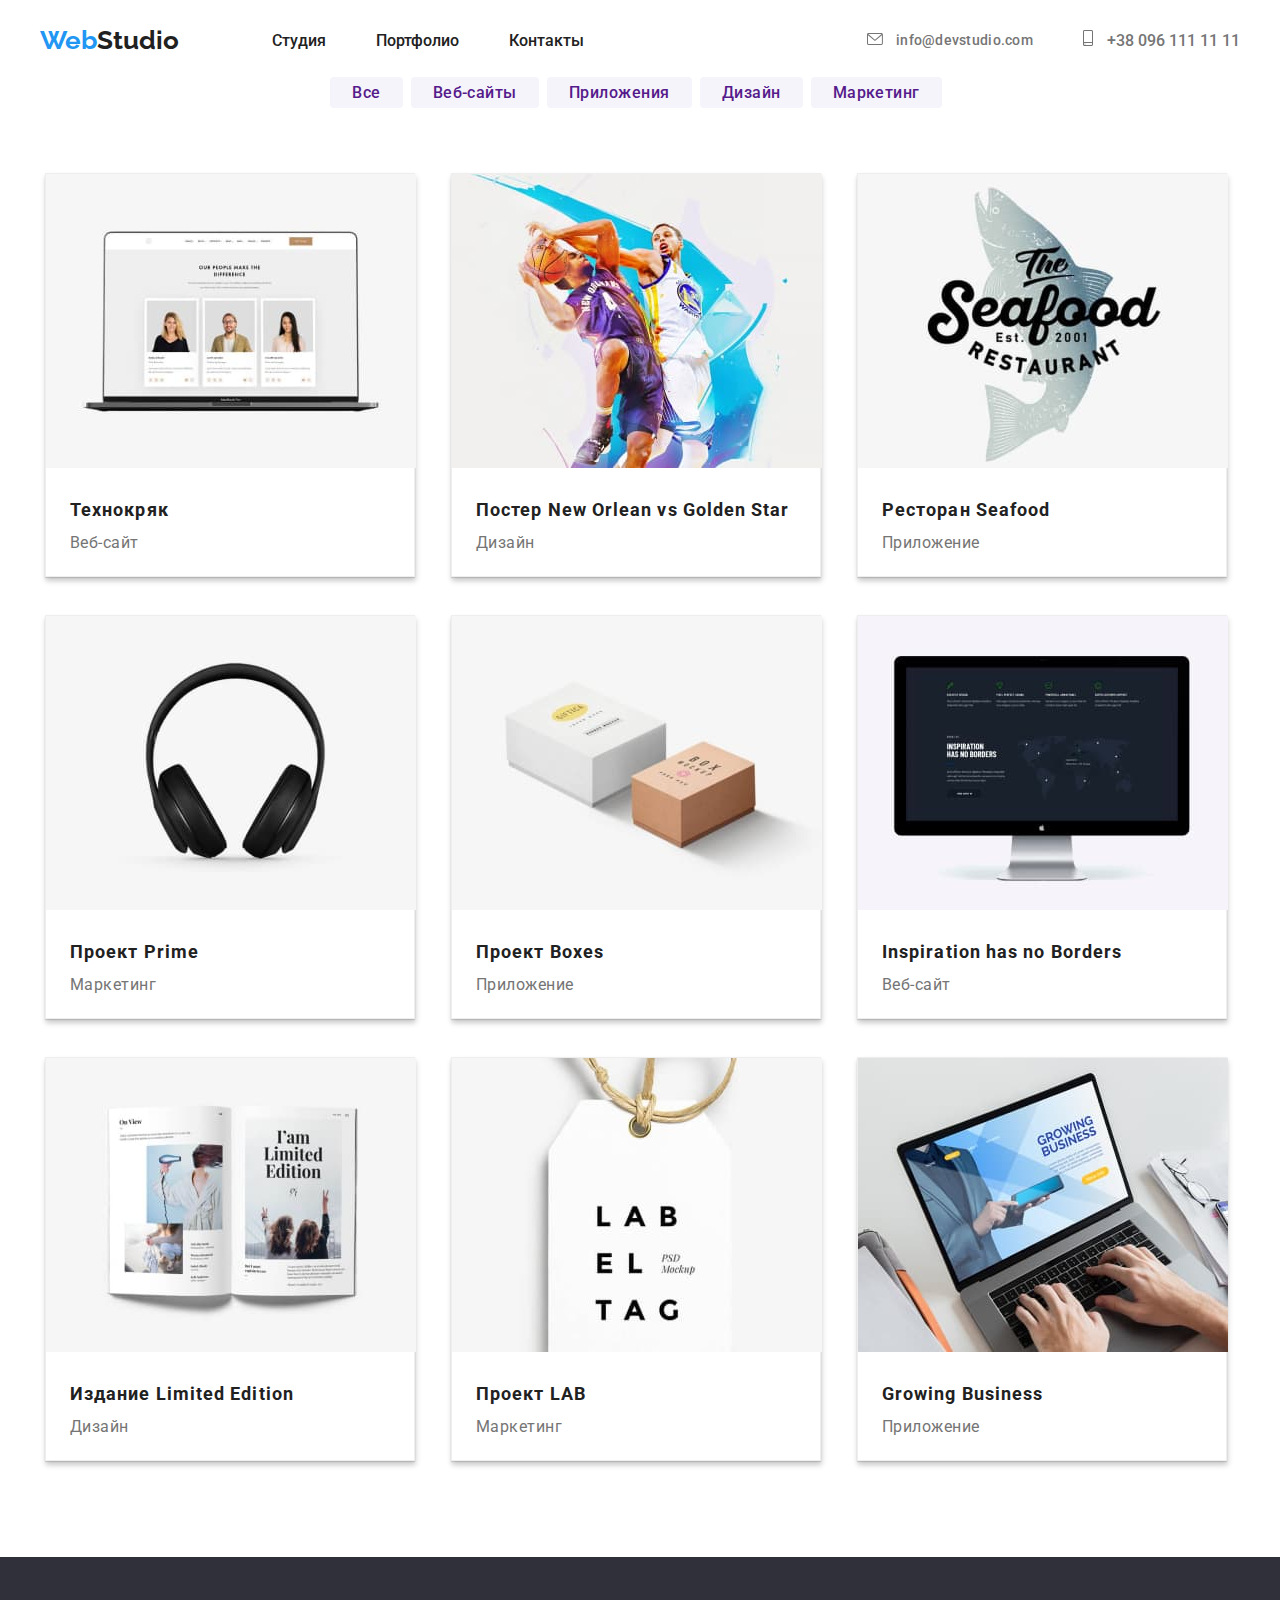
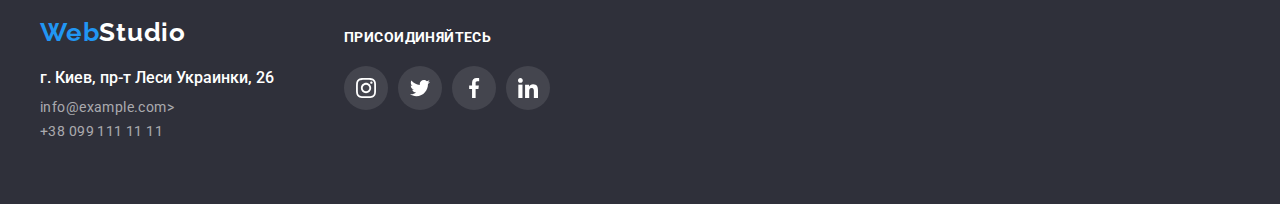
==== portfolio.html @ cb3070b5 "Final-lesson4" ====
<!DOCTYPE html>
<html lang="en">

<head>
    <meta charset="utf-8">
    <link rel="preconnect" href="https://fonts.googleapis.com">
    <link rel="preconnect" href="https://fonts.gstatic.com" crossorigin>
    <link
        href="https://fonts.googleapis.com/css2?family=Oleo+Script&family=Raleway:wght@700&family=Roboto:wght@400;500;700;900&display=swap"
        rel="stylesheet">
    <link rel="stylesheet" href="css/style.css">

</head>

<body>
    <header class="head-line">
        <div class="conteiner">
            <nav class="navi">
                <a class="logo" href="index.html">
                    <spawm class="logo-color">Web</spawm>Studio
                </a>
                <ul class="site-nav">
                    <li class="item-nav"><a class="nav-link" href="">Студия</a></li>
                    <li class="item-nav"><a class="nav-link" href="">Портфолио</a></li>
                    <li class="item-nav"><a class="nav-link" href="">Контакты</a></li>
                </ul>

                <ul class="contacts">
                    <li class="item-cont">
                        <a class="itemmail" href="">
                            <svg class="icon-head1">
                                <use href="./img/sprite.svg#envelope"></use>
                            </svg>
                            info@devstudio.com
                        </a>
                    </li>
                    <li class="item-cont">
                        <a class="itemsmart" href="">
                            <svg class="icon-head2">
                                <use href="./img/sprite.svg#smartphone"></use>
                            </svg>
                            +38 096 111 11 11
                        </a>
                    </li>
                </ul>
            </nav>
        </div>
    </header>
    <div class="conteiner">
        <section class="sec2-pfolio"> 
            <ul class="menu-pfolio">
                <li class="nav-pfolio"><a href="" class="navlink-pfolio">Все</a></li>
                <li class="nav-pfolio"><a href="" class="navlink-pfolio">Веб-сайты</a></li>
                <li class="nav-pfolio"><a href="" class="navlink-pfolio">Приложения</a></li>
                <li class="nav-pfolio"><a href="" class="navlink-pfolio">Дизайн</a></li>
                <li class="nav-pfolio"><a href="" class="navlink-pfolio">Маркетинг</a></li>
            </ul>
            <table class="content-pfolio">
                <tr class="line-table">
                <td class="content-block-pfolio">
                    <a href="" class="content-link-pfolio">
                        <img src="./img/pfolion-1.jpg" alt="">
                        <div class="content-text">
                         <p class="content-text1-pfolio">Технокряк</p>
                         <p class="content-text2-pfolio">Веб-сайт</p>
                        </div> 
                    </a>
                </td>
                <td class="content-block-pfolio">
                    <a href="" class="content-link-pfolio">
                        <img src="./img/pfolion-2.jpg" alt="">
                        <div class="content-text">
                            <p class="content-text1-pfolio">Постер New Orlean vs Golden Star</p>
                            <p class="content-text2-pfolio">Дизайн</p>
                        </div>
                    </a>
                </td>
                <td class="content-block-pfolio">
                    <a href="" class="content-link-pfolio">
                        <img src="./img/pfolion-3.jpg" alt="">
                        <div class="content-text">
                            <p class="content-text1-pfolio">Ресторан Seafood</p>
                            <p class="content-text2-pfolio">Приложение</p>
                        </div>
                    </a>
                </td>
                </tr>
                <tr class="line-table">
                <td class="content-block-pfolio">
                    <a href="" class="content-link-pfolio">
                        <img src="./img/pfolion-4.jpg" alt="">
                        <div class="content-text">
                            <p class="content-text1-pfolio">Проект Prime</p>
                            <p class="content-text2-pfolio">Маркетинг</p>
                        </div>
                    </a>
                </td>
                <td class="content-block-pfolio">
                    <a href="" class="content-link-pfolio">
                        <img src="./img/pfolion-5.jpg" alt="">
                        <div class="content-text">
                            <p class="content-text1-pfolio">Проект Boxes</p>
                            <p class="content-text2-pfolio">Приложение</p>
                        </div>
                    </a>
                </td>
                <td class="content-block-pfolio">
                    <a href="" class="content-link-pfolio">
                        <img src="./img/pfolion-6.jpg" alt="">
                        <div class="content-text">
                            <p class="content-text1-pfolio">Inspiration has no Borders</p>
                            <p class="content-text2-pfolio">Веб-сайт</p>
                        </div>
                    </a>
                </td>
                </tr>
                <tr class="line-table">
                <td class="content-block-pfolio">
                    <a href="" class="content-link-pfolio">
                        <img src="./img/pfolion-7.jpg" alt="">
                        <div class="content-text">
                            <p class="content-text1-pfolio">Издание Limited Edition</p>
                            <p class="content-text2-pfolio">Дизайн</p>
                        </div>
                    </a>
                </td>
                <td class="content-block-pfolio">
                    <a href="" class="content-link-pfolio">
                        <img src="./img/pfolion-8.jpg" alt="">
                        <div class="content-text">
                            <p class="content-text1-pfolio">Проект LAB</p>
                            <p class="content-text2-pfolio">Маркетинг</p>
                        </div>
                    </a>
                </td>
                <td class="content-block-pfolio">
                    <a href="" class="content-link-pfolio">
                        <img src="./img/pfolion-9.jpg" alt="">
                        <div class="content-text">
                            <p class="content-text1-pfolio">Growing Business</p>
                            <p class="content-text2-pfolio">Приложение</p>
                        </div>
                    </a>
                </td>
                </tr>
            </table>     
        </section>
    </div>
    <footer>
        <div class="conteiner">
            <div class="footer-block">
                <ul class="footer-text">
                    <li class="logo-footer"><a class="footer-link1" href="index.html">
                            <spawm class="footer-logo">Web</spawm>Studio
                        </a></li>
                    <li class="adress-foot">г. Киев, пр-т Леси Украинки, 26</li>
                    <li><a class="footer-info" href="">info@example.com></a></li>
                    <li><a class="footer-info" href="">+38 099 111 11 11</a></li>
                </ul>
                <div class="invite">
                    <p class="text-footer">ПРИСОИДИНЯЙТЕСЬ</p>
                    <ul class="soc-footer">
                        <li class="soc-item">
                            <a class="footer-link" href="">
                                <svg class="footer-icon">
                                    <use href="./img/sprite.svg#instagram"></use>
                                </svg>
                            </a>
                        </li>
                        <li class="soc-item">
                            <a class="footer-link" href="">
                                <svg class="footer-icon">
                                    <use href="./img/sprite.svg#twitter"></use>
                                </svg>
                            </a>
                        </li>
                        <li class="soc-item">
                            <a class="footer-link" href="">
                                <svg class="footer-icon">
                                    <use href="./img/sprite.svg#facebook"></use>
                                </svg>
                            </a>
                        </li>
                        <li class="soc-item">
                            <a class="footer-link" href="">
                                <svg class="footer-icon">
                                    <use href="./img/sprite.svg#linkedin"></use>
                                </svg>
                            </a>
                        </li>
                    </ul>
                </div>
            </div>
        </div>
    </footer>
</body>

</html>
---- css/style.css ----
body,
h1,
h2,
h3,
h4,
h5,
h6,
p,
ul,
ol,
li {
  margin: 0;
  padding: 0;
}
body {
  font-family: 'Roboto';
  font-weight: 500;
  font-style: normal;
}

.conteiner {
  width: 1200px;
  margin-right: auto;
  margin-left: auto;
}

a {
  text-decoration: none;
}
header a {
  color: #212121;
}
.site-nav {
  display: flex;
}
ul.site-nav {
  margin-right: auto;
}
.site-nav li {
  list-style-type: none;
  margin-right: 50px;
}
.site-nav .item:last-child {
  margin-right: 0;
}

.logo {
  font-family: 'Raleway';
  font-weight: 700;
  font-size: 26px;
  line-height: 1.17;
  margin-right: 93px;
  padding-top: 25px;
  padding-bottom: 25px;
}
.logo:hover,
.logo:focus {
  color: #2196f3;
  outline: none;
}
.logo-color {
  color: #2196f3;
}

.navi {
  display: flex;
  align-items: center;
}
.menu a {
  font-weight: 500;
  font-size: 14px;
  line-height: 1.17;
}
.nav-link:hover,
.nav-link:focus {
  color: #2196f3;
  outline: none;
}
.contacts {
  display: inline-flex;
}
.contacts li {
  list-style-type: none;
}
.itemsmart {
  color: #757575;
}
.itemmail {
  color: #757575;
  margin-right: 50px;
  font-size: 14px;
  font-weight: 500;
  line-height: 1.14;
  letter-spacing: 0.02em;
}

.icon-head1 {
  width: 16px;
  height: 12px;
  fill: #757575;
  margin-right: 10px;
}

.icon-head2 {
  width: 10px;
  height: 16px;
  fill: #757575;
  margin-right: 10px;
}

.contacts .item:last-child {
  margin-right: 0;
}

.itemmail:hover,
.itemmail:focus,
.itemmail:hover .icon-head1,
.itemmail:focus .icon-head1 {
  color: #2196f3;
  fill: #2196f3;
  outline: none;
}

.itemsmart:hover,
.itemsmart:focus,
.itemsmart:hover .icon-head2,
.itemsmart:focus .icon-head2 {
  color: #2196f3;
  fill: #2196f3;
  outline: none;
}

.bord {
  background-blend-mode: multiply;
  max-width: 1600px;
  max-height: 600px;
  background-color: rgba(47, 48, 58, 0.4);
  display: block;
  margin-left: auto;
  margin-right: auto;
  padding-bottom: 200px;
  margin-bottom: 94px;
  background-image: url('../img/Hero.jpg');
  background-position: center;
}

h1 {
  text-align: center;
  padding-top: 200px;
  padding-bottom: 20px;
}
h1 p {
  color: #ffffff;
  font-size: 44px;
  line-height: 1.36;
  font-weight: 900;
  letter-spacing: 0.06em;
  text-transform: uppercase;
}

.button1 {
  display: block;
  margin-left: auto;
  margin-right: auto;
  border-radius: 4px;
  background-color: #2196f3;
  text-align: center;
  padding: 10px 32px 10px 32px;
  color: #ffffff;
  font-size: 16px;
  line-height: 1.87;
  letter-spacing: 0.06em;
}
h2 {
  display: none;
  text-align: center;
}
.list {
  display: flex;
  list-style-type: none;
  width: 1170px;
  height: 251px;
  margin-bottom: 94px;
}
.item2:last-child {
  margin-right: 0px;
}

.li-sec2 {
  width: 270px;
  height: 251px;
  margin-right: 30px;
}

.photos li {
  display: inline-block;
  margin-right: 30px;
}

.block-sec2 {
  width: 270px;
  height: 120px;
  background-color: #f5f4fa;
  border-radius: 4px;
  margin-bottom: 30px;
}
.icon-sec2 {
  width: 70px;
  height: 70px;
  margin-left: 102px;
  margin-top: 25px;
}
.text-sec2 {
  color: #212121;
  font-weight: 700;
  font-size: 14px;
  line-height: 1.14;
  text-transform: uppercase;
  margin-bottom: 10px;
  letter-spacing: 0.03em;
}
.text2-sec2 {
  color: #757575;
  font-style: normal;
  font-weight: normal;
  font-size: 14px;
  line-height: 1.71;
  letter-spacing: 0.03em;
}
h3 {
  text-align: center;
  font-size: 34px;
  font-weight: 700;
  line-height: 1.16;
  letter-spacing: 0.03em;
  margin-bottom: 50px;
}
.photos .item:last-child {
  margin-right: 0;
}

h4 {
  text-align: center;
  margin-bottom: 50px;
  font-weight: 700;
  font-size: 36px;
  line-height: 1.16;
  letter-spacing: 0.03em;
}
.sec-3 {
  margin-bottom: 94px;
}
.person {
  display: inline-block;
  margin-right: 26px;
  background-color: white;
  box-shadow: 0px 1px 3px rgba(0, 0, 0, 0.12), 0px 1px 1px rgba(0, 0, 0, 0.14),
    0px 2px 1px rgba(0, 0, 0, 0.2);
  border-radius: 0px 0px 4px 4px;
}

.social {
  display: inline-block;
  margin-right: 10px;
}
.social:last-child {
  margin-right: 0px;
}
.media-block {
  display: block;
  border-radius: 50%;
  width: 44px;
  height: 44px;
}
.media-icon {
  margin-top: 12px;
}
.media-block:hover,
.media-block:focus,
.media-block:hover .media-icon,
.media-block:focus .media-icon {
  background-color: #2196f3;
  fill: white;
  outline: none;
}
.sec-4 {
  padding-top: 94px;
  background-color: #f5f4fa;
  padding-bottom: 94px;
}
.command .item:last-child {
  margin-right: 0;
}
.command p {
  text-align: center;
  font-weight: 500;
  font-size: 16px;
  line-height: 1.19;
  letter-spacing: 0.03em;
  color: #212121;
  margin-top: 30px;
  margin-bottom: 10px;
}
.command p:nth-child(3) {
  color: #757575;
  letter-spacing: 0.03em;
  font-size: 16px;
  line-height: 1.19;
  font-weight: normal;
  margin: 0;
  margin-bottom: 16px;
}
.command img {
  height: 260px;
}
.social-icon {
  text-align: center;
  margin-bottom: 30px;
}
.media-icon {
  width: 20px;
  height: 20px;
  fill: #afb1b8;
}

h5 {
  text-align: center;
  font-weight: bold;
  font-size: 36px;
  line-height: 1.16;
  letter-spacing: 0.03em;
  padding-top: 94px;
  margin-bottom: 50px;
}
.listpartner {
  margin-bottom: 94px;
}
.item-partner {
  display: inline-flex;
  margin-right: 30px;
}
.item-partner:last-child {
  margin-right: 0;
}

.partner-icon {
  height: 60px;
  width: 106px;
  padding-left: 32px;
  padding-top: 16px;
  fill: #afb1b8;
}
.partner-link {
  width: 170px;
  height: 92px;
  border: 1px solid #afb1b8;
  box-sizing: border-box;
  border-radius: 4px;
}
.partner-link:hover,
.partner-link:focus,
.partner-link:hover .partner-icon,
.partner-link:focus .partner-icon {
  fill: #2196f3;
  border-color: #2196f3;
  outline: none;
}
footer {
  background-color: #2f303a;
}
.footer-block {
  display: flex;
}
.footer-text {
  display: block;
  padding-top: 60px;
  padding-bottom: 60px;
}
.adress-foot {
  margin-bottom: 9px;
}
.invite {
  display: block;
  padding-top: 72px;
  padding-left: 70px;
}
.soc-footer {
  display: inline-flex;
}
.soc-item {
  list-style-type: none;
  margin-right: 10px;
}
.footer-text li {
  list-style-type: none;
}
.footer-link1 {
  font-family: 'Raleway';
  font-style: normal;
  font-weight: bold;
  font-size: 26px;
  line-height: 1.19;
  letter-spacing: 0.03em;
  color: white;
}
.logo-footer {
  margin-bottom: 20px;
}
.text-footer {
  color: white;
  font-style: normal;
  font-weight: bold;
  font-size: 14px;
  line-height: 1.16;
  letter-spacing: 0.03em;
  text-transform: uppercase;
  margin-bottom: 20px;
}
.footer-info {
  color: rgba(255, 255, 255, 0.6);
  font-weight: normal;
  font-size: 14px;
  line-height: 1.71;
  letter-spacing: 0.03em;
}
.footer-icon {
  fill: white;
  width: 20px;
  height: 20px;
  margin-top: 12px;
  margin-left: 12px;
}
.footer-link {
  display: block;
  border-radius: 50%;
  width: 44px;
  height: 44px;
  background-color: rgba(255, 255, 255, 0.1);
}

.footer-link:hover,
.footer-link:focus {
  background-color: #2196f3;
  outline: none;
}
.footer-logo {
  color: #2196f3;
}

.adress-foot {
  color: white;
}
footer a:hover,
:focus {
  color: #2196f3;
}
.sec2-pfolio {
  text-align: center;
  margin-bottom: 61px;
}
.menu-pfolio {
  display: inline-flex;
  list-style-type: none;
  font-family: 'Roboto';
  font-style: normal;
  font-weight: 500;
  font-size: 16px;
  line-height: 1.62;
  text-align: center;
  letter-spacing: 0.03em;
  color: #212121;
  height: 54px;
  margin-bottom: 34px;
}
.navlink-pfolio {
  margin-right: 8px;
  padding: 6px 22px 6px 22px;
  background: #f5f4fa;
  border-radius: 4px;
}
.navilink-pfolio:last-child {
  margin-right: 0;
}
.navlink-pfolio:hover,
.navlink-pfolio:focus {
  background-color: #2196f3;
  color: white;
  box-shadow: 0px 3px 1px rgba(0, 0, 0, 0.1), 0px 1px 2px rgba(0, 0, 0, 0.08),
    0px 2px 2px rgba(0, 0, 0, 0.12);
}
.content-block-pfolio {
  display: inline-table;
  text-align: left;
  height: 404px;
  width: 370px;
  margin-right: 30px;
  margin-bottom: 30px;
}

.content-link-pfolio {
  display: block;
  width: 370px;
  height: 404px;
  border: 1px solid #eeeeee;
  box-sizing: border-box;
  box-shadow: 0px 1px 1px rgba(0, 0, 0, 0.12), 0px 4px 4px rgba(0, 0, 0, 0.06),
    1px 4px 6px rgba(0, 0, 0, 0.16);
}

.content-block-pfolio:nth-child(3n) {
  margin-right: 0;
}
.line-table:nth-child(3n) {
  margin-bottom: 0;
}
.content-text {
  padding: 20px 24px 20px 24px;
}
.content-text1-pfolio {
  font-family: 'Roboto';
  font-style: normal;
  font-weight: bold;
  font-size: 18px;
  line-height: 2;
  letter-spacing: 0.06em;
  color: #212121;
}
.content-text2-pfolio {
  font-family: 'Roboto';
  font-style: normal;
  font-weight: normal;
  font-size: 16px;
  line-height: 1.9;
  letter-spacing: 0.03em;
  color: #757575;
}
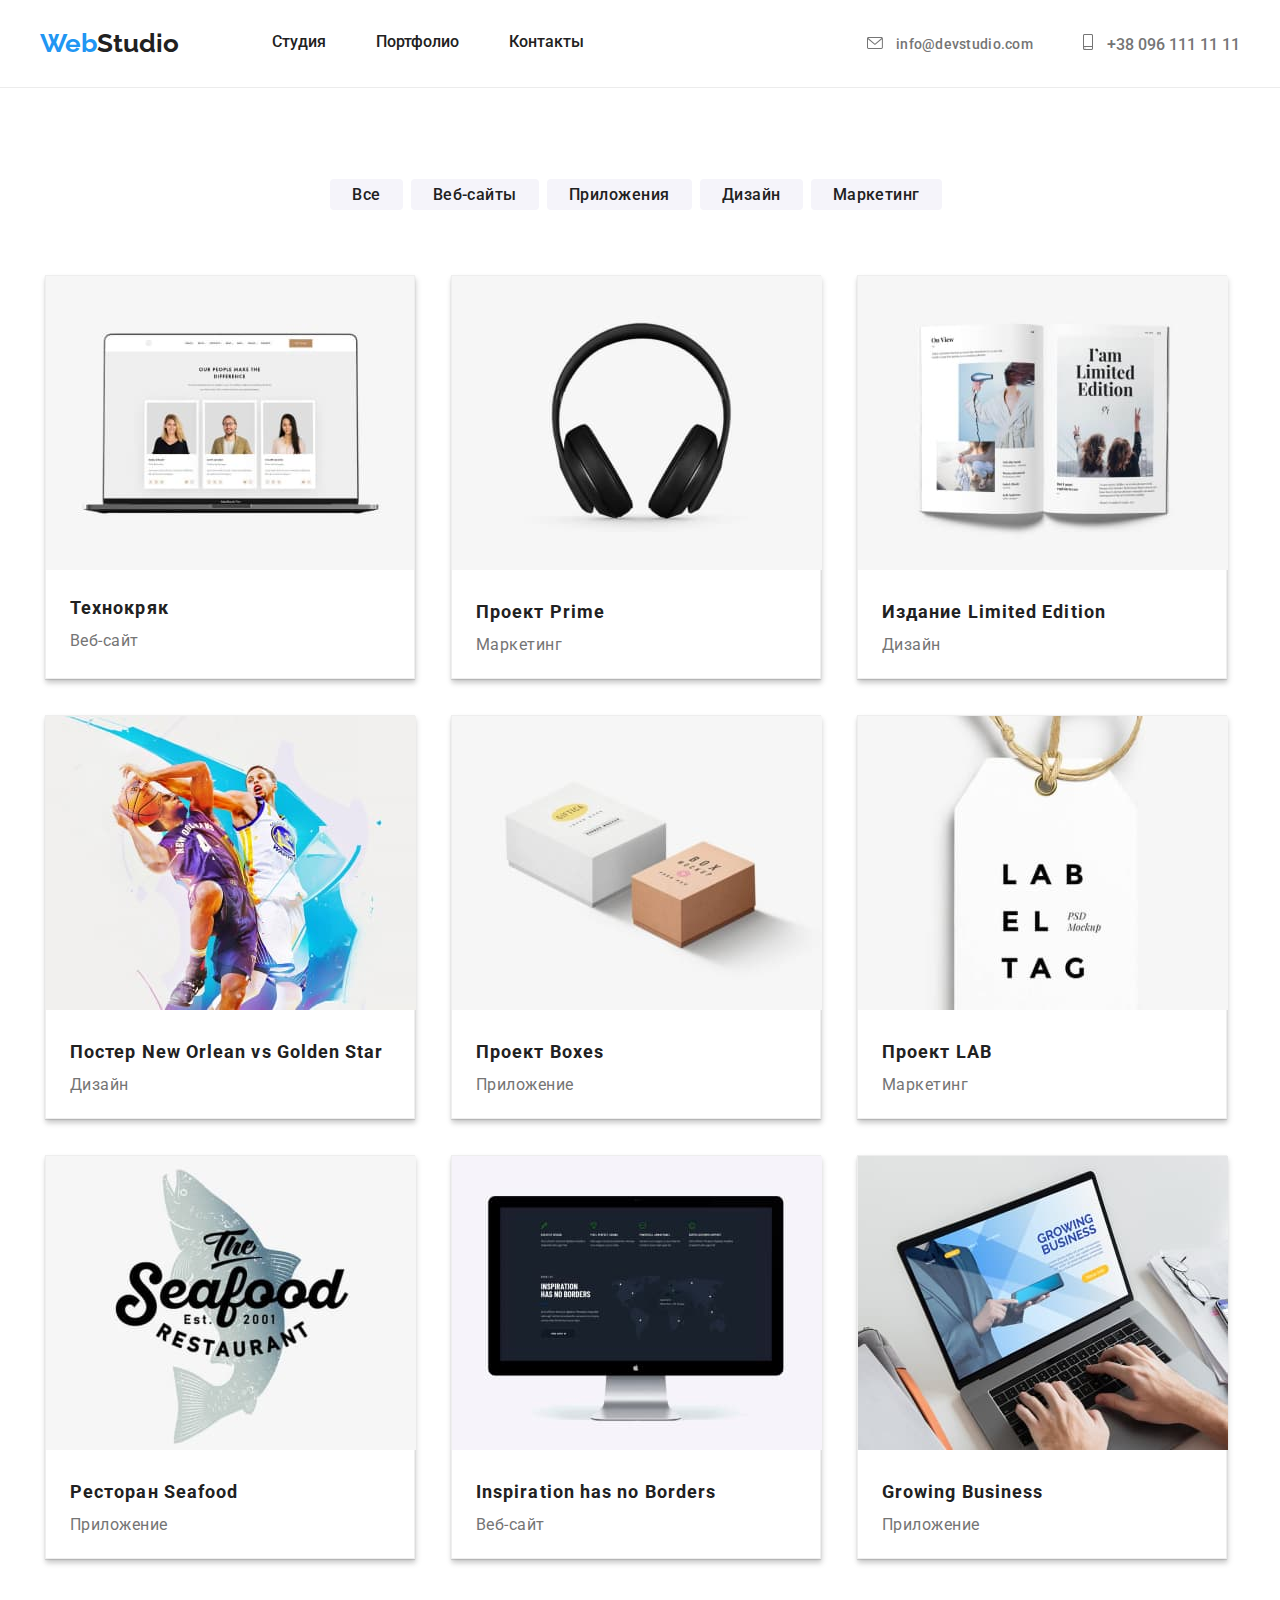
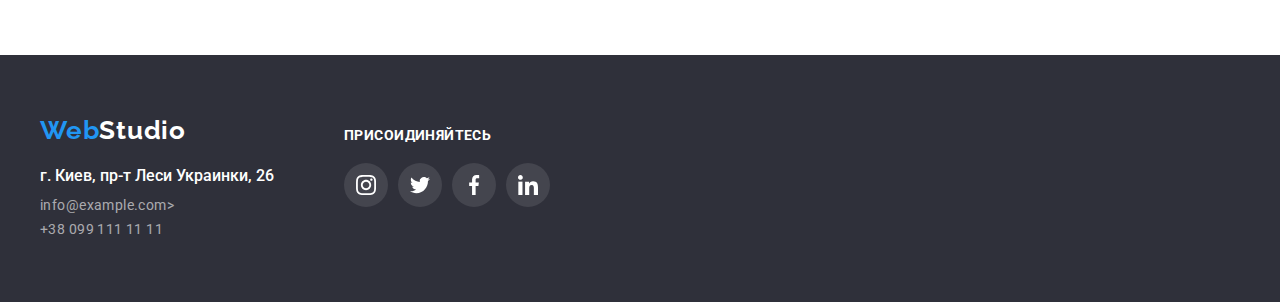
==== commit 959f2b69: "version 5.1" ====
--- a/portfolio.html
+++ b/portfolio.html
@@ -13,16 +13,17 @@
 </head>
 
 <body>
-    <header class="head-line">
+    
+    <header class="head-line2">
         <div class="conteiner">
             <nav class="navi">
                 <a class="logo" href="index.html">
                     <spawm class="logo-color">Web</spawm>Studio
                 </a>
                 <ul class="site-nav">
-                    <li class="item-nav"><a class="nav-link" href="">Студия</a></li>
-                    <li class="item-nav"><a class="nav-link" href="">Портфолио</a></li>
-                    <li class="item-nav"><a class="nav-link" href="">Контакты</a></li>
+                    <li class="item-nav"><a class="nav-link" href="index.html">Студия</a></li>
+                    <li class="item-nav"><a class="nav-link" href="portfolio.html">Портфолио</a></li>
+                    <li class="item-nav"><a class="nav-link" href="contact.html">Контакты</a></li>
                 </ul>
 
                 <ul class="contacts">
@@ -45,28 +46,45 @@
                 </ul>
             </nav>
         </div>
+        
     </header>
     <div class="conteiner">
         <section class="sec2-pfolio"> 
             <ul class="menu-pfolio">
-                <li class="nav-pfolio"><a href="" class="navlink-pfolio">Все</a></li>
-                <li class="nav-pfolio"><a href="" class="navlink-pfolio">Веб-сайты</a></li>
-                <li class="nav-pfolio"><a href="" class="navlink-pfolio">Приложения</a></li>
-                <li class="nav-pfolio"><a href="" class="navlink-pfolio">Дизайн</a></li>
-                <li class="nav-pfolio"><a href="" class="navlink-pfolio">Маркетинг</a></li>
+                <li class="nav-pfolio" ><a href="" class="navlink-pfolio" data-id="all">Все</a></li>
+                <li class="nav-pfolio" ><a href="" class="navlink-pfolio" data-id="website">Веб-сайты</a></li>
+                <li class="nav-pfolio" ><a href="" class="navlink-pfolio" data-id="apps">Приложения</a></li>
+                <li class="nav-pfolio" ><a href="" class="navlink-pfolio" data-id="design">Дизайн</a></li>
+                <li class="nav-pfolio" ><a href="" class="navlink-pfolio" data-id="market">Маркетинг</a></li>
             </ul>
-            <table class="content-pfolio">
+            <table class="contentpfolio">
                 <tr class="line-table">
-                <td class="content-block-pfolio">
-                    <a href="" class="content-link-pfolio">
-                        <img src="./img/pfolion-1.jpg" alt="">
-                        <div class="content-text">
-                         <p class="content-text1-pfolio">Технокряк</p>
-                         <p class="content-text2-pfolio">Веб-сайт</p>
-                        </div> 
-                    </a>
-                </td>
-                <td class="content-block-pfolio">
+                <td class="table_block website">
+                    <a href="" class="content-link-pfolio">
+                        <div class="slide-block">
+                            
+                                <img src="./img/pfolion-1.jpg" alt="">
+                            
+                            <div class="content-slide">
+                                <p class="text-slide"> 
+                                    Технокряк это современная
+                                    площадка распространения
+                                    коронавируса. Компании
+                                    используют эту платформу для
+                                    цифрового шпионажа и атак
+                                    на защищённые сервера конкурентов.
+                                </p>
+                            </div>
+                        </div>
+                        <ul class="content-text">
+                         <li><p class="content-text1-pfolio">Технокряк</p></li>
+                          <li> <p class="content-text2-pfolio">Веб-сайт</p></li>
+                        </ul> 
+                        
+                    </a>
+                    
+                </td>
+                <td class="table_block design">
                     <a href="" class="content-link-pfolio">
                         <img src="./img/pfolion-2.jpg" alt="">
                         <div class="content-text">
@@ -75,7 +93,7 @@
                         </div>
                     </a>
                 </td>
-                <td class="content-block-pfolio">
+                <td class="table_block apps">
                     <a href="" class="content-link-pfolio">
                         <img src="./img/pfolion-3.jpg" alt="">
                         <div class="content-text">
@@ -86,7 +104,7 @@
                 </td>
                 </tr>
                 <tr class="line-table">
-                <td class="content-block-pfolio">
+                <td class="table_block market">
                     <a href="" class="content-link-pfolio">
                         <img src="./img/pfolion-4.jpg" alt="">
                         <div class="content-text">
@@ -95,7 +113,7 @@
                         </div>
                     </a>
                 </td>
-                <td class="content-block-pfolio">
+                <td class="table_block apps">
                     <a href="" class="content-link-pfolio">
                         <img src="./img/pfolion-5.jpg" alt="">
                         <div class="content-text">
@@ -104,7 +122,7 @@
                         </div>
                     </a>
                 </td>
-                <td class="content-block-pfolio">
+                <td class="table_block website">
                     <a href="" class="content-link-pfolio">
                         <img src="./img/pfolion-6.jpg" alt="">
                         <div class="content-text">
@@ -115,7 +133,7 @@
                 </td>
                 </tr>
                 <tr class="line-table">
-                <td class="content-block-pfolio">
+                <td class="table_block design">
                     <a href="" class="content-link-pfolio">
                         <img src="./img/pfolion-7.jpg" alt="">
                         <div class="content-text">
@@ -124,7 +142,7 @@
                         </div>
                     </a>
                 </td>
-                <td class="content-block-pfolio">
+                <td class="table_block market">
                     <a href="" class="content-link-pfolio">
                         <img src="./img/pfolion-8.jpg" alt="">
                         <div class="content-text">
@@ -133,7 +151,7 @@
                         </div>
                     </a>
                 </td>
-                <td class="content-block-pfolio">
+                <td class="table_block apps">
                     <a href="" class="content-link-pfolio">
                         <img src="./img/pfolion-9.jpg" alt="">
                         <div class="content-text">
@@ -193,6 +211,8 @@
             </div>
         </div>
     </footer>
+    <script src="/NEW-BASIC/js/script.js"></script>
+    <script src="/NEW-BASIC/js/filter.js"></script>
 </body>
 
 </html>--- a/css/style.css
+++ b/css/style.css
@@ -27,20 +27,22 @@
 a {
   text-decoration: none;
 }
+
 header a {
   color: #212121;
 }
 .site-nav {
   display: flex;
+  margin-top: 32px;
 }
 ul.site-nav {
   margin-right: auto;
 }
-.site-nav li {
+.item-nav {
   list-style-type: none;
   margin-right: 50px;
 }
-.site-nav .item:last-child {
+.item-nav:last-child {
   margin-right: 0;
 }
 
@@ -50,8 +52,8 @@
   font-size: 26px;
   line-height: 1.17;
   margin-right: 93px;
-  padding-top: 25px;
-  padding-bottom: 25px;
+  margin-top: 25px;
+  margin-bottom: 25px;
 }
 .logo:hover,
 .logo:focus {
@@ -71,10 +73,29 @@
   font-size: 14px;
   line-height: 1.17;
 }
+.nav-link {
+  padding-bottom: 26px;
+}
 .nav-link:hover,
 .nav-link:focus {
   color: #2196f3;
   outline: none;
+}
+.nav-link::after {
+  content: '';
+  display: block;
+  width: 100%;
+  height: 4px;
+  background-color: #2196f3;
+  border-radius: 2px;
+  display: block;
+  opacity: 0;
+  transition: opacity 250ms cubic-bezier(0.4, 0, 0.2, 1);
+  margin-top: 32px;
+}
+
+.nav-link:hover:after {
+  opacity: 1;
 }
 .contacts {
   display: inline-flex;
@@ -139,7 +160,6 @@
   margin-left: auto;
   margin-right: auto;
   padding-bottom: 200px;
-  margin-bottom: 94px;
   background-image: url('../img/Hero.jpg');
   background-position: center;
 }
@@ -170,6 +190,7 @@
   font-size: 16px;
   line-height: 1.87;
   letter-spacing: 0.06em;
+  cursor: pointer;
 }
 h2 {
   display: none;
@@ -180,12 +201,13 @@
   list-style-type: none;
   width: 1170px;
   height: 251px;
-  margin-bottom: 94px;
 }
 .item2:last-child {
   margin-right: 0px;
 }
-
+.sec-2 {
+  padding-top: 94px;
+}
 .li-sec2 {
   width: 270px;
   height: 251px;
@@ -248,7 +270,8 @@
   letter-spacing: 0.03em;
 }
 .sec-3 {
-  margin-bottom: 94px;
+  padding-top: 94px;
+  padding-bottom: 94px;
 }
 .person {
   display: inline-block;
@@ -329,11 +352,7 @@
   font-size: 36px;
   line-height: 1.16;
   letter-spacing: 0.03em;
-  padding-top: 94px;
   margin-bottom: 50px;
-}
-.listpartner {
-  margin-bottom: 94px;
 }
 .item-partner {
   display: inline-flex;
@@ -365,6 +384,10 @@
   border-color: #2196f3;
   outline: none;
 }
+.sec-5 {
+  padding-bottom: 94px;
+  padding-top: 94px;
+}
 footer {
   background-color: #2f303a;
 }
@@ -373,16 +396,16 @@
 }
 .footer-text {
   display: block;
-  padding-top: 60px;
-  padding-bottom: 60px;
+  margin-top: 60px;
+  margin-bottom: 60px;
 }
 .adress-foot {
   margin-bottom: 9px;
 }
 .invite {
   display: block;
-  padding-top: 72px;
-  padding-left: 70px;
+  margin-top: 72px;
+  margin-left: 70px;
 }
 .soc-footer {
   display: inline-flex;
@@ -450,13 +473,18 @@
 .adress-foot {
   color: white;
 }
-footer a:hover,
-:focus {
+
+.footer-info:hover,
+.footer-info:focus {
   color: #2196f3;
 }
+.head-line2 {
+  border-bottom: 1px solid #ececec;
+}
 .sec2-pfolio {
   text-align: center;
-  margin-bottom: 61px;
+  padding-bottom: 61px;
+  padding-top: 94px;
 }
 .menu-pfolio {
   display: inline-flex;
@@ -473,10 +501,14 @@
   margin-bottom: 34px;
 }
 .navlink-pfolio {
+  color: #212121;
   margin-right: 8px;
   padding: 6px 22px 6px 22px;
   background: #f5f4fa;
   border-radius: 4px;
+}
+.navlink-pfolio.test {
+  background-color: red;
 }
 .navilink-pfolio:last-child {
   margin-right: 0;
@@ -488,7 +520,10 @@
   box-shadow: 0px 3px 1px rgba(0, 0, 0, 0.1), 0px 1px 2px rgba(0, 0, 0, 0.08),
     0px 2px 2px rgba(0, 0, 0, 0.12);
 }
-.content-block-pfolio {
+tbody {
+  display: flex;
+}
+.table_block {
   display: inline-table;
   text-align: left;
   height: 404px;
@@ -506,20 +541,48 @@
   box-shadow: 0px 1px 1px rgba(0, 0, 0, 0.12), 0px 4px 4px rgba(0, 0, 0, 0.06),
     1px 4px 6px rgba(0, 0, 0, 0.16);
 }
-
-.content-block-pfolio:nth-child(3n) {
-  margin-right: 0;
-}
+.slide-block {
+  display: block;
+  position: relative;
+  width: 100%;
+  height: 294px;
+  overflow: hidden;
+}
+.content-link-pfolio:hover .content-slide {
+  opacity: 1;
+  transform: translateY(-297px);
+  transition: transform 250ms cubic-bezier(0.4, 0, 0.2, 1);
+}
+.content-slide {
+  background-color: rgba(33, 150, 243, 0.9);
+  opacity: 1;
+  width: 370px;
+  height: 294px;
+  position: absolute;
+}
+
+.text-slide {
+  color: rgba(255, 255, 255, 1);
+  font-weight: 400;
+  font-size: 18px;
+  line-height: 1.55;
+  text-align: left;
+  letter-spacing: 0.03em;
+  font-family: 'Roboto';
+  padding: 63px 24px 63px 24px;
+}
+
 .line-table:nth-child(3n) {
   margin-bottom: 0;
 }
 .content-text {
   padding: 20px 24px 20px 24px;
+  list-style-type: none;
 }
 .content-text1-pfolio {
   font-family: 'Roboto';
   font-style: normal;
-  font-weight: bold;
+  font-weight: 700;
   font-size: 18px;
   line-height: 2;
   letter-spacing: 0.06em;
@@ -534,3 +597,33 @@
   letter-spacing: 0.03em;
   color: #757575;
 }
+
+.backdrop {
+  visibility: visible;
+  background-color: #ffffff;
+  position: fixed;
+  left: 50%;
+  top: 50%;
+  transform: translate(-50%, -50%);
+  width: 528px;
+  height: 581px;
+  box-shadow: 0px 4px 4px rgba(0, 0, 0, 0.25), 0px 1px 1px rgba(0, 0, 0, 0.14),
+    0px 2px 1px rgba(0, 0, 0, 0.2);
+  border-radius: 4px;
+}
+.backdrop.is-hidden {
+  visibility: hidden;
+}
+.button-close {
+  position: fixed;
+  right: 0px;
+  margin-top: 8px;
+  margin-right: 8px;
+  background-color: white;
+  width: 30px;
+  height: 30px;
+  border-radius: 50%;
+  border: 1px solid rgba(0, 0, 0, 0.1);
+  display: flex;
+  align-items: center;
+}
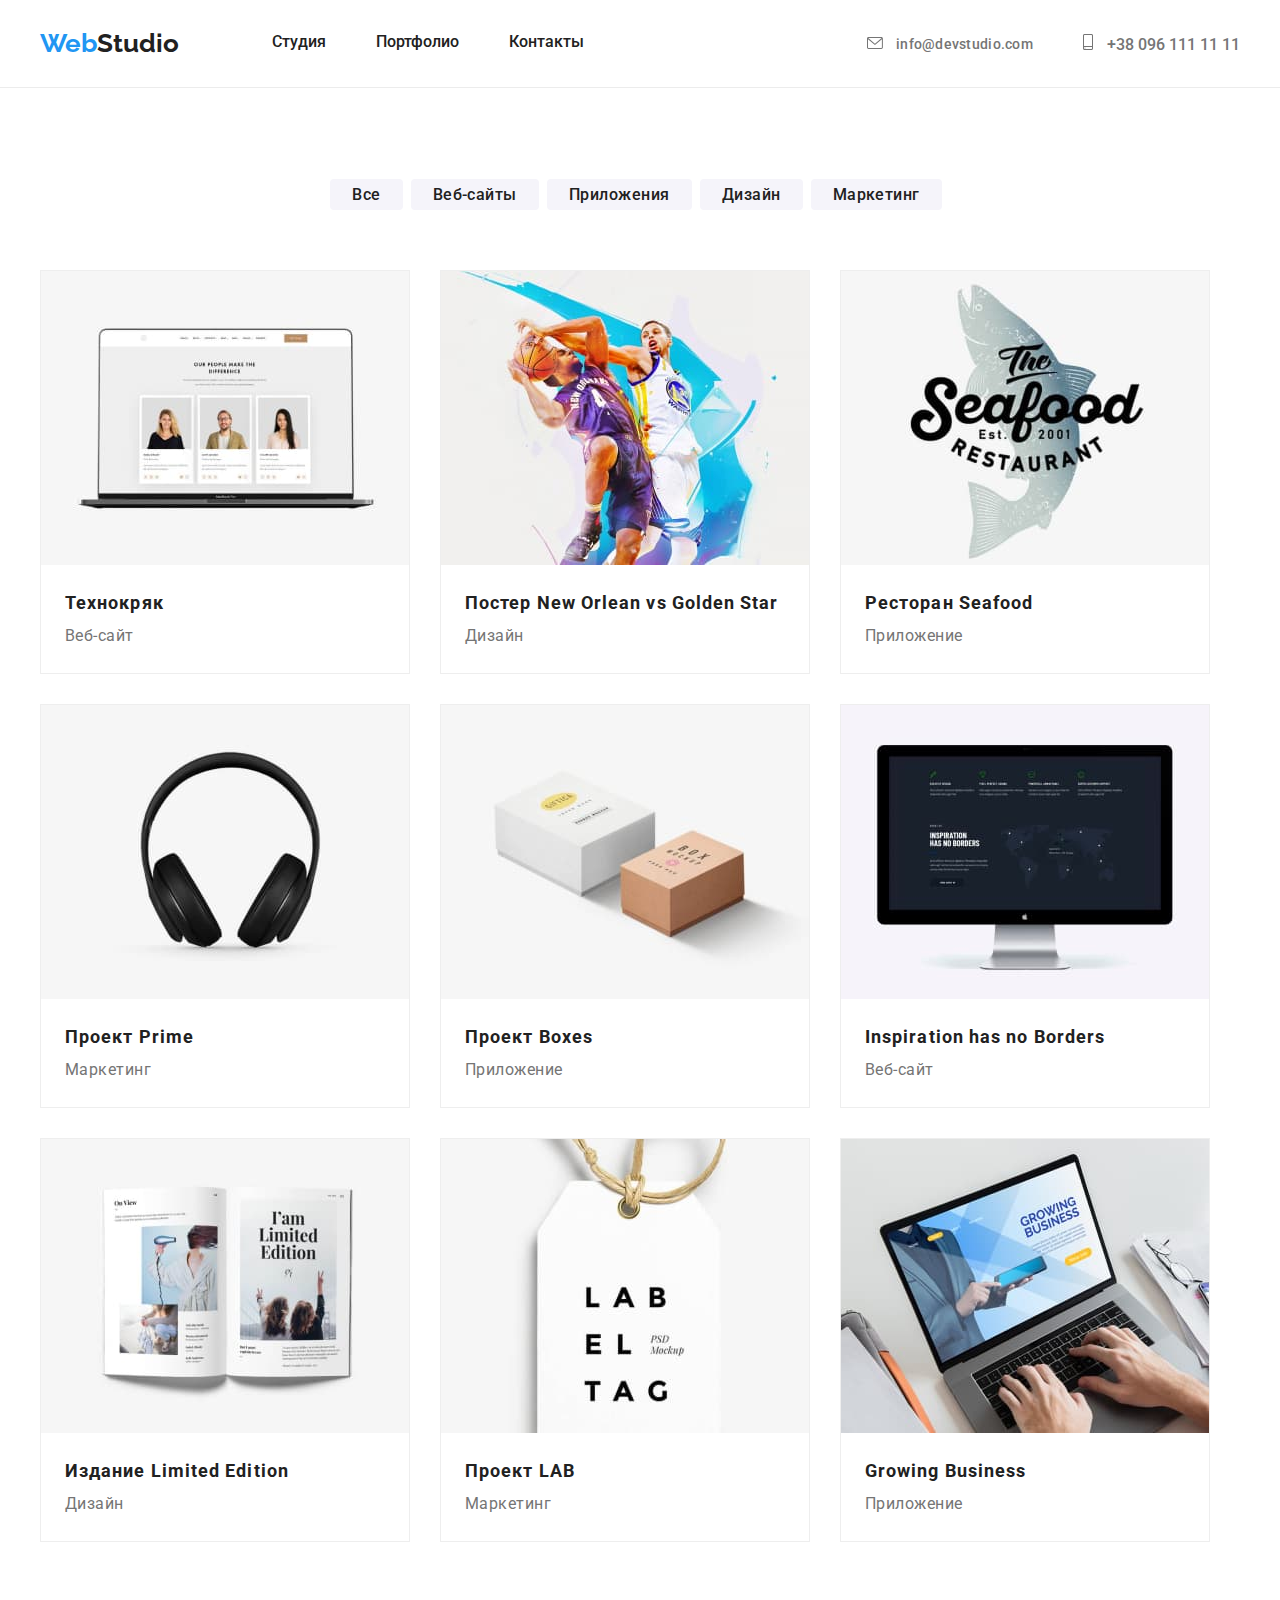
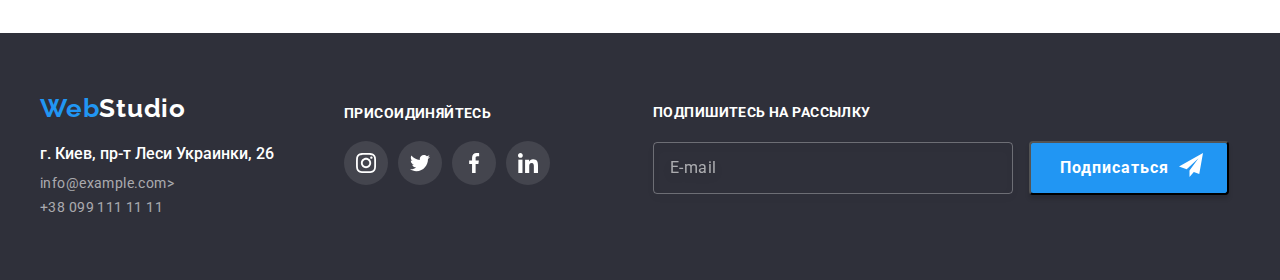
==== commit 5fb5259c: "7.11" ====
--- a/portfolio.html
+++ b/portfolio.html
@@ -57,9 +57,8 @@
                 <li class="nav-pfolio" ><a href="" class="navlink-pfolio" data-id="design">Дизайн</a></li>
                 <li class="nav-pfolio" ><a href="" class="navlink-pfolio" data-id="market">Маркетинг</a></li>
             </ul>
-            <table class="contentpfolio">
-                <tr class="line-table">
-                <td class="table_block website">
+            <ul class="contentpfolio">
+                <li class="table_block website">
                     <a href="" class="content-link-pfolio">
                         <div class="slide-block">
                             
@@ -83,85 +82,197 @@
                         
                     </a>
                     
-                </td>
-                <td class="table_block design">
-                    <a href="" class="content-link-pfolio">
-                        <img src="./img/pfolion-2.jpg" alt="">
-                        <div class="content-text">
-                            <p class="content-text1-pfolio">Постер New Orlean vs Golden Star</p>
-                            <p class="content-text2-pfolio">Дизайн</p>
-                        </div>
-                    </a>
-                </td>
-                <td class="table_block apps">
-                    <a href="" class="content-link-pfolio">
-                        <img src="./img/pfolion-3.jpg" alt="">
-                        <div class="content-text">
-                            <p class="content-text1-pfolio">Ресторан Seafood</p>
-                            <p class="content-text2-pfolio">Приложение</p>
-                        </div>
-                    </a>
-                </td>
-                </tr>
-                <tr class="line-table">
-                <td class="table_block market">
-                    <a href="" class="content-link-pfolio">
-                        <img src="./img/pfolion-4.jpg" alt="">
-                        <div class="content-text">
-                            <p class="content-text1-pfolio">Проект Prime</p>
-                            <p class="content-text2-pfolio">Маркетинг</p>
-                        </div>
-                    </a>
-                </td>
-                <td class="table_block apps">
-                    <a href="" class="content-link-pfolio">
-                        <img src="./img/pfolion-5.jpg" alt="">
-                        <div class="content-text">
-                            <p class="content-text1-pfolio">Проект Boxes</p>
-                            <p class="content-text2-pfolio">Приложение</p>
-                        </div>
-                    </a>
-                </td>
-                <td class="table_block website">
-                    <a href="" class="content-link-pfolio">
-                        <img src="./img/pfolion-6.jpg" alt="">
-                        <div class="content-text">
-                            <p class="content-text1-pfolio">Inspiration has no Borders</p>
-                            <p class="content-text2-pfolio">Веб-сайт</p>
-                        </div>
-                    </a>
-                </td>
-                </tr>
-                <tr class="line-table">
-                <td class="table_block design">
-                    <a href="" class="content-link-pfolio">
-                        <img src="./img/pfolion-7.jpg" alt="">
-                        <div class="content-text">
-                            <p class="content-text1-pfolio">Издание Limited Edition</p>
-                            <p class="content-text2-pfolio">Дизайн</p>
-                        </div>
-                    </a>
-                </td>
-                <td class="table_block market">
-                    <a href="" class="content-link-pfolio">
-                        <img src="./img/pfolion-8.jpg" alt="">
-                        <div class="content-text">
-                            <p class="content-text1-pfolio">Проект LAB</p>
-                            <p class="content-text2-pfolio">Маркетинг</p>
-                        </div>
-                    </a>
-                </td>
-                <td class="table_block apps">
-                    <a href="" class="content-link-pfolio">
-                        <img src="./img/pfolion-9.jpg" alt="">
-                        <div class="content-text">
-                            <p class="content-text1-pfolio">Growing Business</p>
-                            <p class="content-text2-pfolio">Приложение</p>
-                        </div>
-                    </a>
-                </td>
-                </tr>
-            </table>     
+                </li>
+                <li class="table_block design">
+                    <a href="" class="content-link-pfolio">
+                        <div class="slide-block">
+                        
+                            <img src="./img/pfolion-2.jpg" alt="">
+                        
+                            <div class="content-slide">
+                                <p class="text-slide">
+                                    Технокряк это современная
+                                    площадка распространения
+                                    коронавируса. Компании
+                                    используют эту платформу для
+                                    цифрового шпионажа и атак
+                                    на защищённые сервера конкурентов.
+                                </p>
+                            </div>
+                        </div>
+                        <ul class="content-text">
+                            <li><p class="content-text1-pfolio">Постер New Orlean vs Golden Star</p></li>
+                            <li><p class="content-text2-pfolio">Дизайн</p></li>
+                        </ul>
+                    </a>
+                </li>
+                <li class="table_block apps">
+                    <a href="" class="content-link-pfolio">
+                        <div class="slide-block">
+                        
+                            <img src="./img/pfolion-3.jpg" alt="">
+                        
+                            <div class="content-slide">
+                                <p class="text-slide">
+                                    Технокряк это современная
+                                    площадка распространения
+                                    коронавируса. Компании
+                                    используют эту платформу для
+                                    цифрового шпионажа и атак
+                                    на защищённые сервера конкурентов.
+                                </p>
+                            </div>
+                        </div>
+                        <ul class="content-text">
+                            <li><p class="content-text1-pfolio">Ресторан Seafood</p></li>
+                            <li><p class="content-text2-pfolio">Приложение</p></li>
+                        </ul>
+                    </a>
+                </li>
+                
+                
+                <li class="table_block market">
+                    <a href="" class="content-link-pfolio">
+                        <div class="slide-block">
+                        
+                            <img src="./img/pfolion-4.jpg" alt="">
+                        
+                            <div class="content-slide">
+                                <p class="text-slide">
+                                    Технокряк это современная
+                                    площадка распространения
+                                    коронавируса. Компании
+                                    используют эту платформу для
+                                    цифрового шпионажа и атак
+                                    на защищённые сервера конкурентов.
+                                </p>
+                            </div>
+                        </div>
+                        <ul class="content-text">
+                            <li><p class="content-text1-pfolio">Проект Prime</p></li>
+                            <li><p class="content-text2-pfolio">Маркетинг</p></li>
+                        </ul>
+                    </a>
+                </li>
+                <li class="table_block apps">
+                    <a href="" class="content-link-pfolio">
+                        <div class="slide-block">
+                        
+                            <img src="./img/pfolion-5.jpg" alt="">
+                        
+                            <div class="content-slide">
+                                <p class="text-slide">
+                                    Технокряк это современная
+                                    площадка распространения
+                                    коронавируса. Компании
+                                    используют эту платформу для
+                                    цифрового шпионажа и атак
+                                    на защищённые сервера конкурентов.
+                                </p>
+                            </div>
+                        </div>
+                        <ul class="content-text">
+                            <li><p class="content-text1-pfolio">Проект Boxes</p></li>
+                            <li><p class="content-text2-pfolio">Приложение</p></li>
+                        </ul>
+                    </a>
+                </li>
+                <li class="table_block website">
+                    <a href="" class="content-link-pfolio">
+                        <div class="slide-block">
+                        
+                            <img src="./img/pfolion-6.jpg" alt="">
+                        
+                            <div class="content-slide">
+                                <p class="text-slide">
+                                    Технокряк это современная
+                                    площадка распространения
+                                    коронавируса. Компании
+                                    используют эту платформу для
+                                    цифрового шпионажа и атак
+                                    на защищённые сервера конкурентов.
+                                </p>
+                            </div>
+                        </div>
+                        <ul class="content-text">
+                            <li><p class="content-text1-pfolio">Inspiration has no Borders</p></li>
+                           <li><p class="content-text2-pfolio">Веб-сайт</p></li>
+                        </ul>
+                    </a>
+                </li>
+                
+               
+                <li class="table_block design">
+                    <a href="" class="content-link-pfolio">
+                        <div class="slide-block">
+                        
+                            <img src="./img/pfolion-7.jpg" alt="">
+                        
+                            <div class="content-slide">
+                                <p class="text-slide">
+                                    Технокряк это современная
+                                    площадка распространения
+                                    коронавируса. Компании
+                                    используют эту платформу для
+                                    цифрового шпионажа и атак
+                                    на защищённые сервера конкурентов.
+                                </p>
+                            </div>
+                        </div>
+                        <ul class="content-text">
+                            <li><p class="content-text1-pfolio">Издание Limited Edition</p></li>
+                            <li><p class="content-text2-pfolio">Дизайн</p></li>
+                        </ul>
+                    </a>
+                </li>
+                <li class="table_block market">
+                    <a href="" class="content-link-pfolio">
+                        <div class="slide-block">
+                        
+                            <img src="./img/pfolion-8.jpg" alt="">
+                        
+                            <div class="content-slide">
+                                <p class="text-slide">
+                                    Технокряк это современная
+                                    площадка распространения
+                                    коронавируса. Компании
+                                    используют эту платформу для
+                                    цифрового шпионажа и атак
+                                    на защищённые сервера конкурентов.
+                                </p>
+                            </div>
+                        </div>
+                        <ul class="content-text">
+                            <li><p class="content-text1-pfolio">Проект LAB</p></li>
+                            <li><p class="content-text2-pfolio">Маркетинг</p></li>
+                        </ul>
+                    </a>
+                </li>
+                <li class="table_block apps">
+                    <a href="" class="content-link-pfolio">
+                        <div class="slide-block">
+                        
+                            <img src="./img/pfolion-9.jpg" alt="">
+                        
+                            <div class="content-slide">
+                                <p class="text-slide">
+                                    Технокряк это современная
+                                    площадка распространения
+                                    коронавируса. Компании
+                                    используют эту платформу для
+                                    цифрового шпионажа и атак
+                                    на защищённые сервера конкурентов.
+                                </p>
+                            </div>
+                        </div>
+                        <ul class="content-text">
+                            <li><p class="content-text1-pfolio">Growing Business</p></li>
+                            <li><p class="content-text2-pfolio">Приложение</p></li>
+                        </ul>
+                    </a>
+                </li>
+                
+            </ul>     
         </section>
     </div>
     <footer>
@@ -208,11 +319,27 @@
                         </li>
                     </ul>
                 </div>
+                <div class="footer-input-form">
+                    <p class="footer-input-text">Подпишитесь на рассылку</p>
+                    <div class="footer-input">
+                        <input type="text" class="footer-input-field" placeholder="E-mail" autocomplete="off" name="name" id="fottmail">
+                        <button class="footer-butt">
+                            <div class="blart-text">
+                                Подписаться
+                                <svg class="footer-blart">
+                                    <use href="./img/sprite.svg#blart"></use>
+                                </svg>
+                            </div>
+                        </button>
+                
+                    </div>
+                
+                </div>
             </div>
         </div>
     </footer>
-    <script src="/NEW-BASIC/js/script.js"></script>
     <script src="/NEW-BASIC/js/filter.js"></script>
+    <script src="/NEW-BASIC/js/activemenu.js"></script>
 </body>
 
 </html>--- a/css/style.css
+++ b/css/style.css
@@ -74,7 +74,7 @@
   line-height: 1.17;
 }
 .nav-link {
-  padding-bottom: 26px;
+  padding-bottom: 32px;
 }
 .nav-link:hover,
 .nav-link:focus {
@@ -82,20 +82,17 @@
   outline: none;
 }
 .nav-link::after {
+  display: block;
   content: '';
   display: block;
+  margin-top: 32px;
   width: 100%;
   height: 4px;
-  background-color: #2196f3;
+}
+
+a.active {
+  border-bottom: 4px solid #2196f3;
   border-radius: 2px;
-  display: block;
-  opacity: 0;
-  transition: opacity 250ms cubic-bezier(0.4, 0, 0.2, 1);
-  margin-top: 32px;
-}
-
-.nav-link:hover:after {
-  opacity: 1;
 }
 .contacts {
   display: inline-flex;
@@ -273,13 +270,19 @@
   padding-top: 94px;
   padding-bottom: 94px;
 }
+.command {
+  display: flex;
+  width: 1200px;
+}
 .person {
-  display: inline-block;
+  width: 270px;
+  height: 428px;
   margin-right: 26px;
   background-color: white;
   box-shadow: 0px 1px 3px rgba(0, 0, 0, 0.12), 0px 1px 1px rgba(0, 0, 0, 0.14),
     0px 2px 1px rgba(0, 0, 0, 0.2);
   border-radius: 0px 0px 4px 4px;
+  list-style: none;
 }
 
 .social {
@@ -314,7 +317,8 @@
 .command .item:last-child {
   margin-right: 0;
 }
-.command p {
+.com-text {
+  font-family: 'Roboto';
   text-align: center;
   font-weight: 500;
   font-size: 16px;
@@ -323,6 +327,14 @@
   color: #212121;
   margin-top: 30px;
   margin-bottom: 10px;
+}
+.com-text2 {
+  text-align: center;
+  font-weight: 500;
+  font-size: 16px;
+  line-height: 1.19;
+  letter-spacing: 0.03em;
+  color: #212121;
 }
 .command p:nth-child(3) {
   color: #757575;
@@ -338,7 +350,6 @@
 }
 .social-icon {
   text-align: center;
-  margin-bottom: 30px;
 }
 .media-icon {
   width: 20px;
@@ -355,13 +366,15 @@
   margin-bottom: 50px;
 }
 .item-partner {
-  display: inline-flex;
+  display: flex;
   margin-right: 30px;
 }
 .item-partner:last-child {
   margin-right: 0;
 }
-
+.listpartner {
+  display: flex;
+}
 .partner-icon {
   height: 60px;
   width: 106px;
@@ -396,16 +409,16 @@
 }
 .footer-text {
   display: block;
-  margin-top: 60px;
-  margin-bottom: 60px;
+  padding-top: 60px;
+  padding-bottom: 60px;
 }
 .adress-foot {
   margin-bottom: 9px;
 }
 .invite {
   display: block;
-  margin-top: 72px;
-  margin-left: 70px;
+  padding-top: 72px;
+  padding-left: 70px;
 }
 .soc-footer {
   display: inline-flex;
@@ -416,6 +429,68 @@
 }
 .footer-text li {
   list-style-type: none;
+}
+.footer-input-form {
+  padding-top: 72px;
+  padding-left: 93px;
+}
+.footer-input-text {
+  font-family: 'Roboto';
+  font-style: normal;
+  font-weight: bold;
+  font-size: 14px;
+  line-height: 1.14;
+  letter-spacing: 0.03em;
+  text-transform: uppercase;
+  margin-bottom: 20px;
+  color: #ffffff;
+}
+.footer-input-field {
+  width: 342px;
+  height: 50px;
+  background-color: transparent;
+  border: 1px solid rgba(255, 255, 255, 0.3);
+  filter: drop-shadow(0px 4px 4px rgba(0, 0, 0, 0.15));
+  border-radius: 4px;
+  padding: 0px 0px 0px 16px;
+  margin-right: 12px;
+  color: white;
+}
+.footer-input-field::placeholder {
+  font-family: 'Roboto';
+  font-style: normal;
+  font-weight: normal;
+  font-size: 16px;
+  line-height: 1.25;
+  letter-spacing: 0.03em;
+  color: rgba(255, 255, 255, 0.6);
+}
+.footer-butt {
+  width: 200px;
+  background: #2196f3;
+  box-shadow: 0px 4px 4px rgba(0, 0, 0, 0.15);
+  border-radius: 4px;
+  padding: 10px 28px 10px 29px;
+  padding-right: 62px;
+}
+.blart-text {
+  width: 143px;
+  font-family: 'Roboto';
+  font-style: normal;
+  font-weight: bold;
+  font-size: 16px;
+  line-height: 1.87;
+  /* identical to box height, or 187% */
+  letter-spacing: 0.06em;
+  cursor: pointer;
+  color: #ffffff;
+  text-align: left;
+}
+.footer-blart {
+  width: 32px;
+  height: 32px;
+  position: absolute;
+  margin-left: 10px;
 }
 .footer-link1 {
   font-family: 'Raleway';
@@ -532,14 +607,17 @@
   margin-bottom: 30px;
 }
 
+.contentpfolio {
+  display: flex;
+  max-width: 1200px;
+  flex-wrap: wrap;
+}
 .content-link-pfolio {
   display: block;
   width: 370px;
   height: 404px;
   border: 1px solid #eeeeee;
   box-sizing: border-box;
-  box-shadow: 0px 1px 1px rgba(0, 0, 0, 0.12), 0px 4px 4px rgba(0, 0, 0, 0.06),
-    1px 4px 6px rgba(0, 0, 0, 0.16);
 }
 .slide-block {
   display: block;
@@ -547,6 +625,10 @@
   width: 100%;
   height: 294px;
   overflow: hidden;
+}
+.content-link-pfolio:hover {
+  box-shadow: 0px 1px 1px #0000001f, 0px 4px 4px rgba(0, 0, 0, 0.06),
+    1px 4px 6px rgba(0, 0, 0, 0.16);
 }
 .content-link-pfolio:hover .content-slide {
   opacity: 1;
@@ -626,4 +708,139 @@
   border: 1px solid rgba(0, 0, 0, 0.1);
   display: flex;
   align-items: center;
-}
+  cursor: pointer;
+}
+.button-close:focus,
+.button-close:hover {
+  fill: #2196f3;
+}
+.modal-text {
+  font-family: 'Roboto';
+  font-style: normal;
+  font-weight: bold;
+  font-size: 20px;
+  line-height: 1.15;
+  letter-spacing: 0.03em;
+  margin-bottom: 12px;
+}
+.modal-conteiner {
+  padding: 40px 39px 40px 41px;
+}
+.form-lable {
+  font-family: 'Roboto';
+  font-style: normal;
+  font-weight: normal;
+  font-size: 12px;
+  line-height: 1.16;
+  /* identical to box height */
+  letter-spacing: 0.01em;
+
+  color: #757575;
+}
+.coment-text {
+  font-family: 'Roboto';
+  font-style: normal;
+  font-weight: normal;
+  font-size: 14px;
+  line-height: 1.71;
+  /* identical to box height, or 171% */
+
+  letter-spacing: 0.03em;
+
+  color: #757575;
+}
+
+.modal-text-span {
+  text-decoration-line: underline;
+
+  color: #2196f3;
+}
+.icon-modal {
+  width: 32px;
+  height: 32px;
+  position: absolute;
+  left: 55px;
+  padding-top: 11px;
+}
+.form-input {
+  width: 100%;
+  height: 40px;
+  border: 1px solid rgba(33, 33, 33, 0.2);
+  box-sizing: border-box;
+  border-radius: 4px;
+  padding-left: 42px;
+}
+.form-lable {
+  font-family: 'Roboto';
+  font-style: normal;
+  font-weight: normal;
+  font-size: 12px;
+  line-height: 1.16;
+  margin-bottom: 4px;
+  letter-spacing: 0.01em;
+
+  color: #757575;
+}
+.form-input:focus + .icon-modal {
+  fill: #2196f3;
+}
+.form-input:focus {
+  border: 1px solid #2196f3;
+  outline: none;
+}
+.coment-form {
+  width: 100%;
+  height: 120px;
+  resize: none;
+  border: 1px solid rgba(33, 33, 33, 0.2);
+  box-sizing: border-box;
+  border-radius: 4px;
+  padding: 12px 16px 12px 16px;
+  margin-bottom: 20px;
+}
+.form-field {
+  margin-bottom: 10px;
+}
+.coment-form::placeholder {
+  font-family: 'Roboto';
+  font-style: normal;
+  font-weight: normal;
+  font-size: 14px;
+  line-height: 1.14;
+  letter-spacing: 0.01em;
+  color: rgba(117, 117, 117, 0.5);
+}
+.modal-butt {
+  display: block;
+  margin-right: auto;
+  margin-left: auto;
+  background: #188ce8;
+  box-shadow: 0px 4px 4px rgba(0, 0, 0, 0.15);
+  border-radius: 4px;
+  padding: 10px 55px 10px 56px;
+  border-color: transparent;
+}
+.send {
+  font-family: 'Roboto';
+  font-style: normal;
+  font-weight: bold;
+  font-size: 16px;
+  line-height: 1.87;
+  /* identical to box height, or 187% */
+
+  display: flex;
+  letter-spacing: 0.06em;
+  cursor: pointer;
+  color: #ffffff;
+}
+.check-mark {
+  margin-bottom: 30px;
+}
+.coment-form:focus {
+  border: 1px solid #2196f3;
+  outline: none;
+}
+.footer-input-field:focus {
+  border: 1px solid #2196f3;
+  outline: none;
+}
